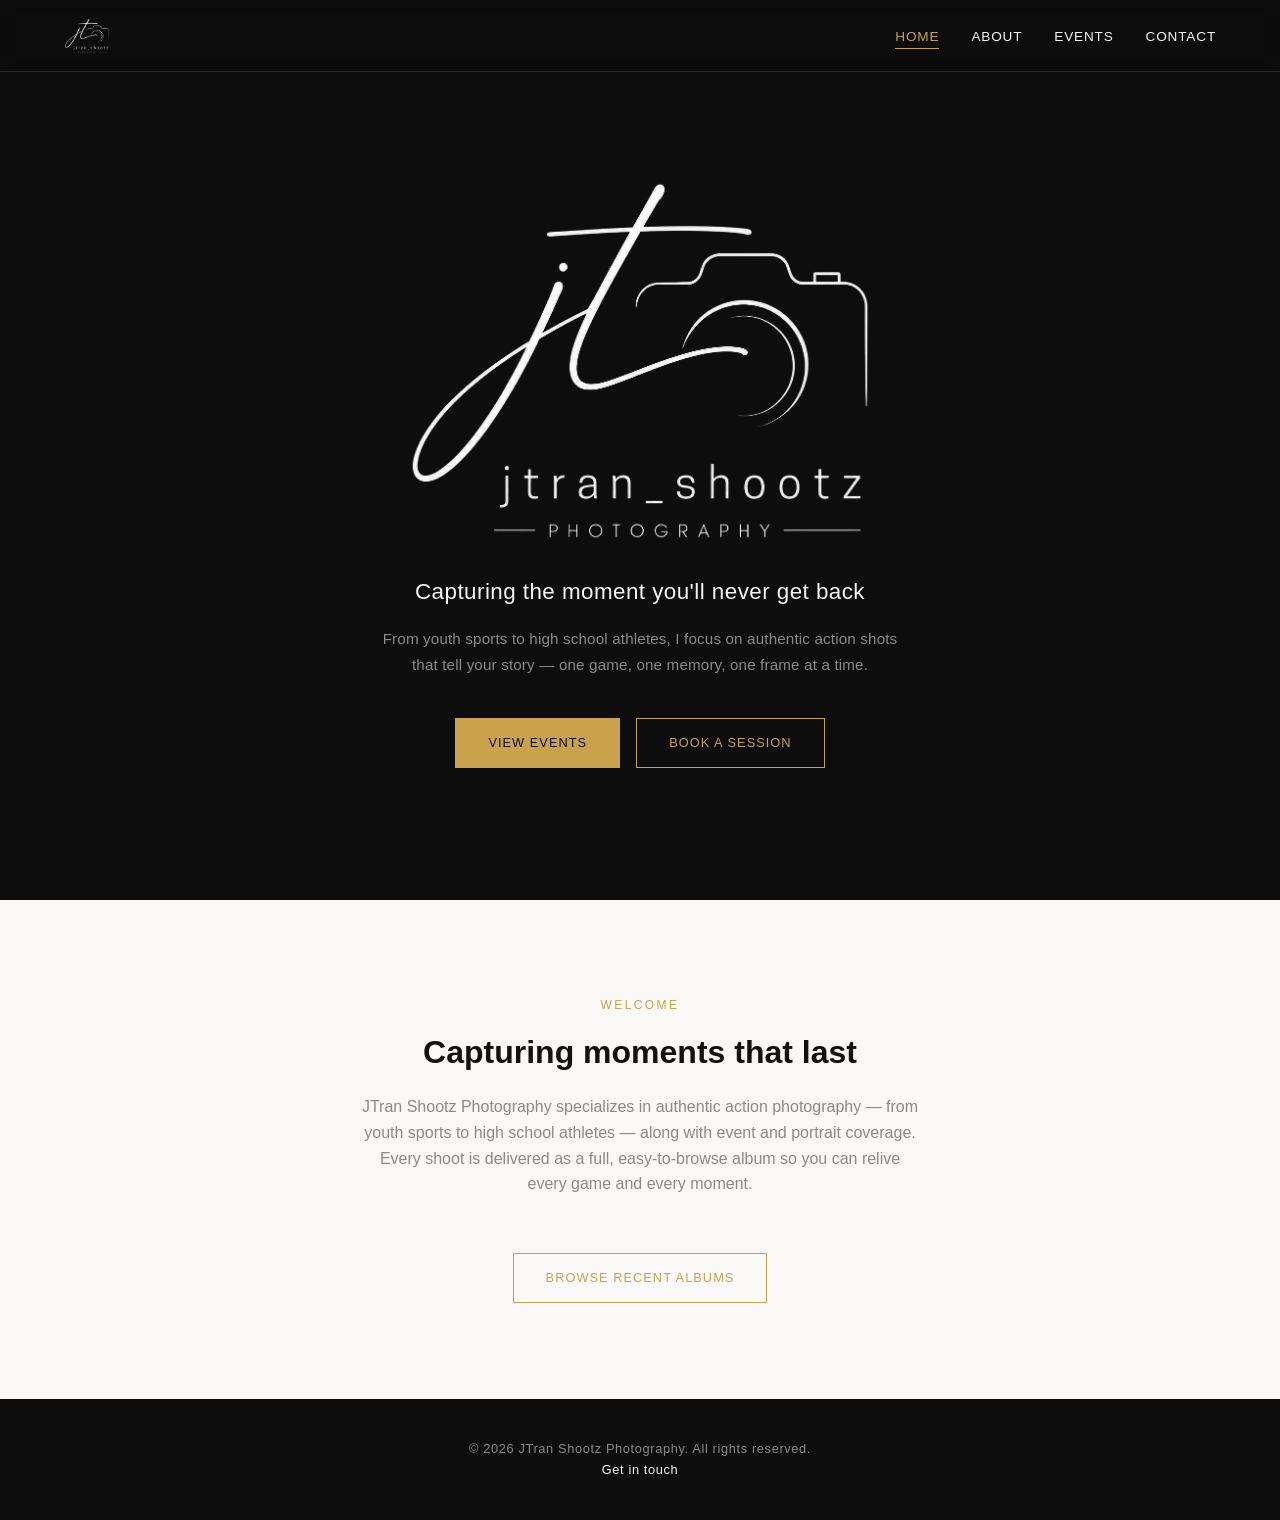
==== index.html @ 35c42f33 "Add files via upload Initial site upload" ====
<!DOCTYPE html>
<html lang="en">
<head>
  <meta charset="UTF-8" />
  <meta name="viewport" content="width=device-width, initial-scale=1.0" />
  <title>JTran Shootz Photography</title>
  <meta name="description" content="JTran Shootz Photography — authentic action shots from youth sports to high school athletes, plus event and portrait photography." />
  <link rel="icon" href="assets/images/logo.png" />
  <link rel="stylesheet" href="css/style.css" />
</head>
<body>

  <nav class="site-nav">
    <div class="container">
      <a href="index.html" class="nav-brand">
        <img src="assets/images/logo.png" alt="JTran Shootz Photography logo" />
      </a>
      <button class="nav-toggle" aria-label="Toggle menu">&#9776;</button>
      <ul class="nav-links">
        <li><a href="index.html">Home</a></li>
        <li><a href="about.html">About</a></li>
        <li><a href="events.html">Events</a></li>
        <li><a href="contact.html">Contact</a></li>
      </ul>
    </div>
  </nav>

  <header class="hero">
    <img src="assets/images/logo.png" alt="JTran Shootz Photography" class="hero-logo" />
    <p class="tagline">Capturing the moment you'll never get back</p>
    <p class="hero-subline">
      From youth sports to high school athletes, I focus on authentic action shots that
      tell your story — one game, one memory, one frame at a time.
    </p>
    <div class="hero-cta">
      <a href="events.html" class="btn filled">View Events</a>
      <a href="contact.html" class="btn">Book a Session</a>
    </div>
  </header>

  <section>
    <div class="container">
      <div class="section-header">
        <span class="eyebrow">Welcome</span>
        <h2>Capturing moments that last</h2>
        <p>
          JTran Shootz Photography specializes in authentic action photography — from
          youth sports to high school athletes — along with event and portrait coverage.
          Every shoot is delivered as a full, easy-to-browse album so you can relive
          every game and every moment.
        </p>
      </div>
      <div class="hero-cta" style="justify-content:center; margin-top: 0;">
        <a href="events.html" class="btn">Browse Recent Albums</a>
      </div>
    </div>
  </section>

  <footer>
    <p>&copy; 2026 JTran Shootz Photography. All rights reserved.</p>
    <p><a href="contact.html">Get in touch</a></p>
  </footer>

  <script src="js/main.js"></script>
</body>
</html>
---- css/style.css ----
/* ===================================================
   JTran Shootz Photography — site stylesheet
   =================================================== */

:root {
  --bg-dark: #0d0d0d;
  --bg-light: #faf9f7;
  --text-dark: #111111;
  --text-light: #f5f5f5;
  --text-muted: #8a8a8a;
  --accent: #c9a24b;
  --border: #2a2a2a;
  --max-width: 1200px;
  --nav-height: 72px;
}

* {
  box-sizing: border-box;
  margin: 0;
  padding: 0;
}

html {
  scroll-behavior: smooth;
}

body {
  font-family: "Helvetica Neue", Arial, sans-serif;
  background: var(--bg-light);
  color: var(--text-dark);
  line-height: 1.6;
  -webkit-font-smoothing: antialiased;
}

img {
  max-width: 100%;
  display: block;
}

a {
  color: inherit;
  text-decoration: none;
}

.container {
  max-width: var(--max-width);
  margin: 0 auto;
  padding: 0 24px;
}

/* ---------- Nav ---------- */

.site-nav {
  position: fixed;
  top: 0;
  left: 0;
  right: 0;
  z-index: 1000;
  height: var(--nav-height);
  display: flex;
  align-items: center;
  background: rgba(13, 13, 13, 0.92);
  backdrop-filter: blur(6px);
  border-bottom: 1px solid var(--border);
  transition: background 0.3s ease;
}

.site-nav .container {
  display: flex;
  align-items: center;
  justify-content: space-between;
  width: 100%;
}

.nav-brand {
  display: flex;
  align-items: center;
  gap: 10px;
  font-weight: 700;
  letter-spacing: 0.08em;
  color: var(--text-light);
  font-size: 0.95rem;
  text-transform: uppercase;
}

.nav-brand img {
  height: 36px;
  width: auto;
}

.nav-links {
  display: flex;
  gap: 32px;
  list-style: none;
}

.nav-links a {
  color: var(--text-light);
  font-size: 0.85rem;
  letter-spacing: 0.06em;
  text-transform: uppercase;
  padding-bottom: 4px;
  border-bottom: 1px solid transparent;
  transition: border-color 0.2s ease, color 0.2s ease;
}

.nav-links a:hover,
.nav-links a.active {
  border-color: var(--accent);
  color: var(--accent);
}

.nav-toggle {
  display: none;
  background: none;
  border: none;
  color: var(--text-light);
  font-size: 1.5rem;
  cursor: pointer;
}

@media (max-width: 720px) {
  .nav-links {
    position: fixed;
    top: var(--nav-height);
    left: 0;
    right: 0;
    background: var(--bg-dark);
    flex-direction: column;
    gap: 0;
    max-height: 0;
    overflow: hidden;
    transition: max-height 0.3s ease;
    border-bottom: 1px solid var(--border);
  }
  .nav-links.open {
    max-height: 320px;
  }
  .nav-links a {
    padding: 16px 24px;
    width: 100%;
    border-bottom: 1px solid var(--border);
  }
  .nav-toggle {
    display: block;
  }
}

/* ---------- Hero ---------- */

.hero {
  min-height: 100vh;
  display: flex;
  flex-direction: column;
  align-items: center;
  justify-content: center;
  text-align: center;
  background: var(--bg-dark);
  color: var(--text-light);
  padding: 120px 24px 80px;
}

.hero-logo {
  max-width: 480px;
  width: 80%;
  margin-bottom: 12px;
}

.hero p.tagline {
  color: var(--text-light);
  font-size: 1.4rem;
  font-weight: 300;
  letter-spacing: 0.02em;
  margin-top: 12px;
  max-width: 640px;
}

.hero p.hero-subline {
  color: var(--text-muted);
  font-size: 0.95rem;
  letter-spacing: 0.01em;
  margin-top: 16px;
  max-width: 520px;
  line-height: 1.7;
}

@media (max-width: 600px) {
  .hero p.tagline {
    font-size: 1.15rem;
  }
}

.hero-cta {
  margin-top: 40px;
  display: flex;
  gap: 16px;
  flex-wrap: wrap;
  justify-content: center;
}

.btn {
  display: inline-block;
  padding: 14px 32px;
  border: 1px solid var(--accent);
  color: var(--accent);
  letter-spacing: 0.08em;
  text-transform: uppercase;
  font-size: 0.8rem;
  transition: background 0.2s ease, color 0.2s ease;
}

.btn:hover {
  background: var(--accent);
  color: var(--bg-dark);
}

.btn.filled {
  background: var(--accent);
  color: var(--bg-dark);
}

.btn.filled:hover {
  opacity: 0.85;
}

/* ---------- Sections ---------- */

section {
  padding: 96px 0;
}

.section-header {
  text-align: center;
  margin-bottom: 56px;
}

.section-header .eyebrow {
  color: var(--accent);
  letter-spacing: 0.2em;
  text-transform: uppercase;
  font-size: 0.75rem;
  display: block;
  margin-bottom: 12px;
}

.section-header h2 {
  font-size: 2rem;
  font-weight: 600;
}

.section-header p {
  color: var(--text-muted);
  max-width: 560px;
  margin: 16px auto 0;
}

/* ---------- About ---------- */

.about-grid {
  display: grid;
  grid-template-columns: 1fr 1.4fr;
  gap: 56px;
  align-items: center;
}

.about-grid .photo-frame {
  aspect-ratio: 4 / 5;
  background: #e8e6e1;
  display: flex;
  align-items: center;
  justify-content: center;
  color: var(--text-muted);
  font-size: 0.85rem;
  border: 1px solid #d8d5cf;
  overflow: hidden;
}

.about-grid .photo-frame img {
  width: 100%;
  height: 100%;
  object-fit: cover;
}

.about-grid h2 {
  font-size: 1.8rem;
  margin-bottom: 20px;
}

.about-grid p {
  margin-bottom: 16px;
  color: #333;
}

@media (max-width: 800px) {
  .about-grid {
    grid-template-columns: 1fr;
  }
}

/* ---------- Contact ---------- */

.contact-info-centered {
  max-width: 420px;
  margin: 0 auto;
  text-align: center;
}

.contact-info-centered .social-links {
  justify-content: center;
}

.contact-info h3 {
  font-size: 1.1rem;
  margin-bottom: 8px;
  text-transform: uppercase;
  letter-spacing: 0.06em;
}

.contact-info p,
.contact-info a {
  color: #333;
  margin-bottom: 24px;
  display: block;
}

.contact-info a:hover {
  color: var(--accent);
}

.social-links {
  display: flex;
  gap: 16px;
  margin-top: 8px;
}

.social-links a {
  border: 1px solid var(--text-dark);
  padding: 8px 18px;
  font-size: 0.8rem;
  text-transform: uppercase;
  letter-spacing: 0.05em;
}

.social-links a:hover {
  background: var(--text-dark);
  color: #fff;
}

/* ---------- Events grid ---------- */

.events-grid {
  display: grid;
  grid-template-columns: repeat(auto-fill, minmax(300px, 1fr));
  gap: 32px;
}

.event-card {
  position: relative;
  aspect-ratio: 4 / 5;
  overflow: hidden;
  background: #1a1a1a;
  display: block;
}

.event-card img {
  width: 100%;
  height: 100%;
  object-fit: cover;
  transition: transform 0.4s ease;
}

.event-card:hover img {
  transform: scale(1.05);
}

.event-card-overlay {
  position: absolute;
  inset: 0;
  background: linear-gradient(to top, rgba(0, 0, 0, 0.85) 0%, rgba(0, 0, 0, 0.1) 55%, transparent 100%);
  display: flex;
  flex-direction: column;
  justify-content: flex-end;
  padding: 24px;
  color: #fff;
}

.event-card-overlay .event-date {
  font-size: 0.75rem;
  letter-spacing: 0.1em;
  text-transform: uppercase;
  color: var(--accent);
  margin-bottom: 6px;
}

.event-card-overlay h3 {
  font-size: 1.3rem;
  font-weight: 600;
}

.event-card-overlay .event-count {
  font-size: 0.75rem;
  color: #ccc;
  margin-top: 6px;
}

.empty-state {
  text-align: center;
  color: var(--text-muted);
  padding: 60px 20px;
  grid-column: 1 / -1;
}

/* ---------- Single event page ---------- */

.event-header {
  background: var(--bg-dark);
  color: var(--text-light);
  padding: 160px 0 60px;
  text-align: center;
}

.event-header .event-date {
  color: var(--accent);
  letter-spacing: 0.15em;
  text-transform: uppercase;
  font-size: 0.8rem;
  margin-bottom: 12px;
  display: block;
}

.event-header h1 {
  font-size: 2.4rem;
  font-weight: 600;
}

.event-header .event-meta {
  color: var(--text-muted);
  margin-top: 12px;
  font-size: 0.9rem;
}

.back-link {
  display: inline-block;
  margin-bottom: 24px;
  font-size: 0.8rem;
  text-transform: uppercase;
  letter-spacing: 0.08em;
  color: var(--text-muted);
}

.back-link:hover {
  color: var(--accent);
}

.photo-grid {
  display: grid;
  grid-template-columns: repeat(auto-fill, minmax(220px, 1fr));
  gap: 16px;
  padding: 60px 0 100px;
}

.photo-thumb {
  position: relative;
  aspect-ratio: 1 / 1;
  overflow: hidden;
  cursor: pointer;
  background: #eee;
}

.photo-thumb img {
  width: 100%;
  height: 100%;
  object-fit: cover;
  transition: transform 0.3s ease;
}

.photo-thumb:hover img {
  transform: scale(1.06);
}

.photo-number {
  position: absolute;
  top: 8px;
  left: 8px;
  background: rgba(0, 0, 0, 0.65);
  color: #fff;
  font-size: 0.7rem;
  letter-spacing: 0.05em;
  padding: 3px 8px;
  border-radius: 2px;
}

/* ---------- Favorites / picks ---------- */

.fav-toggle {
  position: absolute;
  top: 8px;
  right: 8px;
  width: 30px;
  height: 30px;
  border-radius: 50%;
  border: none;
  background: rgba(0, 0, 0, 0.55);
  color: #fff;
  font-size: 1rem;
  display: flex;
  align-items: center;
  justify-content: center;
  cursor: pointer;
  transition: background 0.2s ease, transform 0.15s ease;
  z-index: 2;
}

.fav-toggle:hover {
  transform: scale(1.08);
}

.fav-toggle.active {
  background: var(--accent);
  color: var(--bg-dark);
}

.lightbox-fav {
  position: absolute;
  top: 16px;
  left: 16px;
  background: none;
  border: none;
  color: #fff;
  font-size: 1.8rem;
  cursor: pointer;
  opacity: 0.8;
  transition: opacity 0.2s ease, color 0.2s ease;
}

.lightbox-fav:hover {
  opacity: 1;
}

.lightbox-fav.active {
  color: var(--accent);
  opacity: 1;
}

.picks-bar {
  position: fixed;
  bottom: 24px;
  right: 24px;
  z-index: 1500;
  background: var(--bg-dark);
  color: var(--text-light);
  border: 1px solid var(--accent);
  padding: 14px 22px;
  border-radius: 999px;
  font-size: 0.85rem;
  letter-spacing: 0.04em;
  cursor: pointer;
  display: none;
  align-items: center;
  gap: 8px;
  box-shadow: 0 8px 24px rgba(0, 0, 0, 0.35);
}

.picks-bar.visible {
  display: inline-flex;
}

.picks-bar .heart {
  color: var(--accent);
}

.picks-overlay {
  position: fixed;
  inset: 0;
  background: rgba(0, 0, 0, 0.7);
  z-index: 1800;
  display: none;
  align-items: center;
  justify-content: center;
  padding: 24px;
}

.picks-overlay.open {
  display: flex;
}

.picks-panel {
  background: var(--bg-light);
  color: var(--text-dark);
  width: 100%;
  max-width: 480px;
  max-height: 80vh;
  border-radius: 6px;
  padding: 32px;
  overflow-y: auto;
  position: relative;
}

.picks-panel h3 {
  font-size: 1.2rem;
  margin-bottom: 4px;
}

.picks-panel .picks-sub {
  color: var(--text-muted);
  font-size: 0.85rem;
  margin-bottom: 20px;
}

.picks-panel-close {
  position: absolute;
  top: 20px;
  right: 20px;
  background: none;
  border: none;
  font-size: 1.4rem;
  cursor: pointer;
  color: var(--text-muted);
}

.picks-list {
  list-style: none;
  display: flex;
  flex-direction: column;
  gap: 10px;
  margin-bottom: 24px;
}

.picks-list li {
  display: flex;
  align-items: center;
  gap: 12px;
  border: 1px solid #e2e0da;
  border-radius: 4px;
  padding: 8px;
}

.picks-list img {
  width: 48px;
  height: 48px;
  object-fit: cover;
  border-radius: 3px;
}

.picks-list .pick-label {
  flex: 1;
  font-size: 0.9rem;
}

.picks-list .pick-remove {
  background: none;
  border: none;
  color: var(--text-muted);
  font-size: 1.2rem;
  cursor: pointer;
}

.picks-list .pick-remove:hover {
  color: #b33;
}

.picks-actions {
  display: flex;
  flex-wrap: wrap;
  gap: 12px;
}

.picks-actions button,
.picks-actions a {
  cursor: pointer;
  border: none;
  font-family: inherit;
}

.picks-clear {
  background: none;
  border: 1px solid #ccc !important;
  color: var(--text-muted);
  padding: 14px 24px;
  font-size: 0.8rem;
  text-transform: uppercase;
  letter-spacing: 0.06em;
}

.picks-empty {
  color: var(--text-muted);
  font-size: 0.9rem;
}

/* ---------- Lightbox ---------- */

.lightbox {
  position: fixed;
  inset: 0;
  background: rgba(0, 0, 0, 0.95);
  z-index: 2000;
  display: none;
  align-items: center;
  justify-content: center;
  flex-direction: column;
}

.lightbox.open {
  display: flex;
}

.lightbox-content {
  position: relative;
  max-width: 90vw;
  max-height: 82vh;
  display: flex;
  align-items: center;
  justify-content: center;
}

.lightbox-content img {
  max-width: 90vw;
  max-height: 82vh;
  object-fit: contain;
}

.lightbox-caption {
  color: #ccc;
  margin-top: 18px;
  font-size: 0.85rem;
  letter-spacing: 0.05em;
}

.lightbox-close,
.lightbox-prev,
.lightbox-next {
  position: absolute;
  background: none;
  border: none;
  color: #fff;
  font-size: 2rem;
  cursor: pointer;
  padding: 12px;
  line-height: 1;
  opacity: 0.8;
  transition: opacity 0.2s ease;
}

.lightbox-close:hover,
.lightbox-prev:hover,
.lightbox-next:hover {
  opacity: 1;
}

.lightbox-close {
  top: 16px;
  right: 16px;
  font-size: 1.8rem;
}

.lightbox-prev {
  left: 8px;
  top: 50%;
  transform: translateY(-50%);
  font-size: 2.5rem;
}

.lightbox-next {
  right: 8px;
  top: 50%;
  transform: translateY(-50%);
  font-size: 2.5rem;
}

@media (max-width: 600px) {
  .lightbox-prev,
  .lightbox-next {
    font-size: 1.8rem;
  }
}

/* ---------- Footer ---------- */

footer {
  background: var(--bg-dark);
  color: var(--text-muted);
  text-align: center;
  padding: 40px 24px;
  font-size: 0.8rem;
  letter-spacing: 0.05em;
}

footer a {
  color: var(--text-light);
}

footer a:hover {
  color: var(--accent);
}
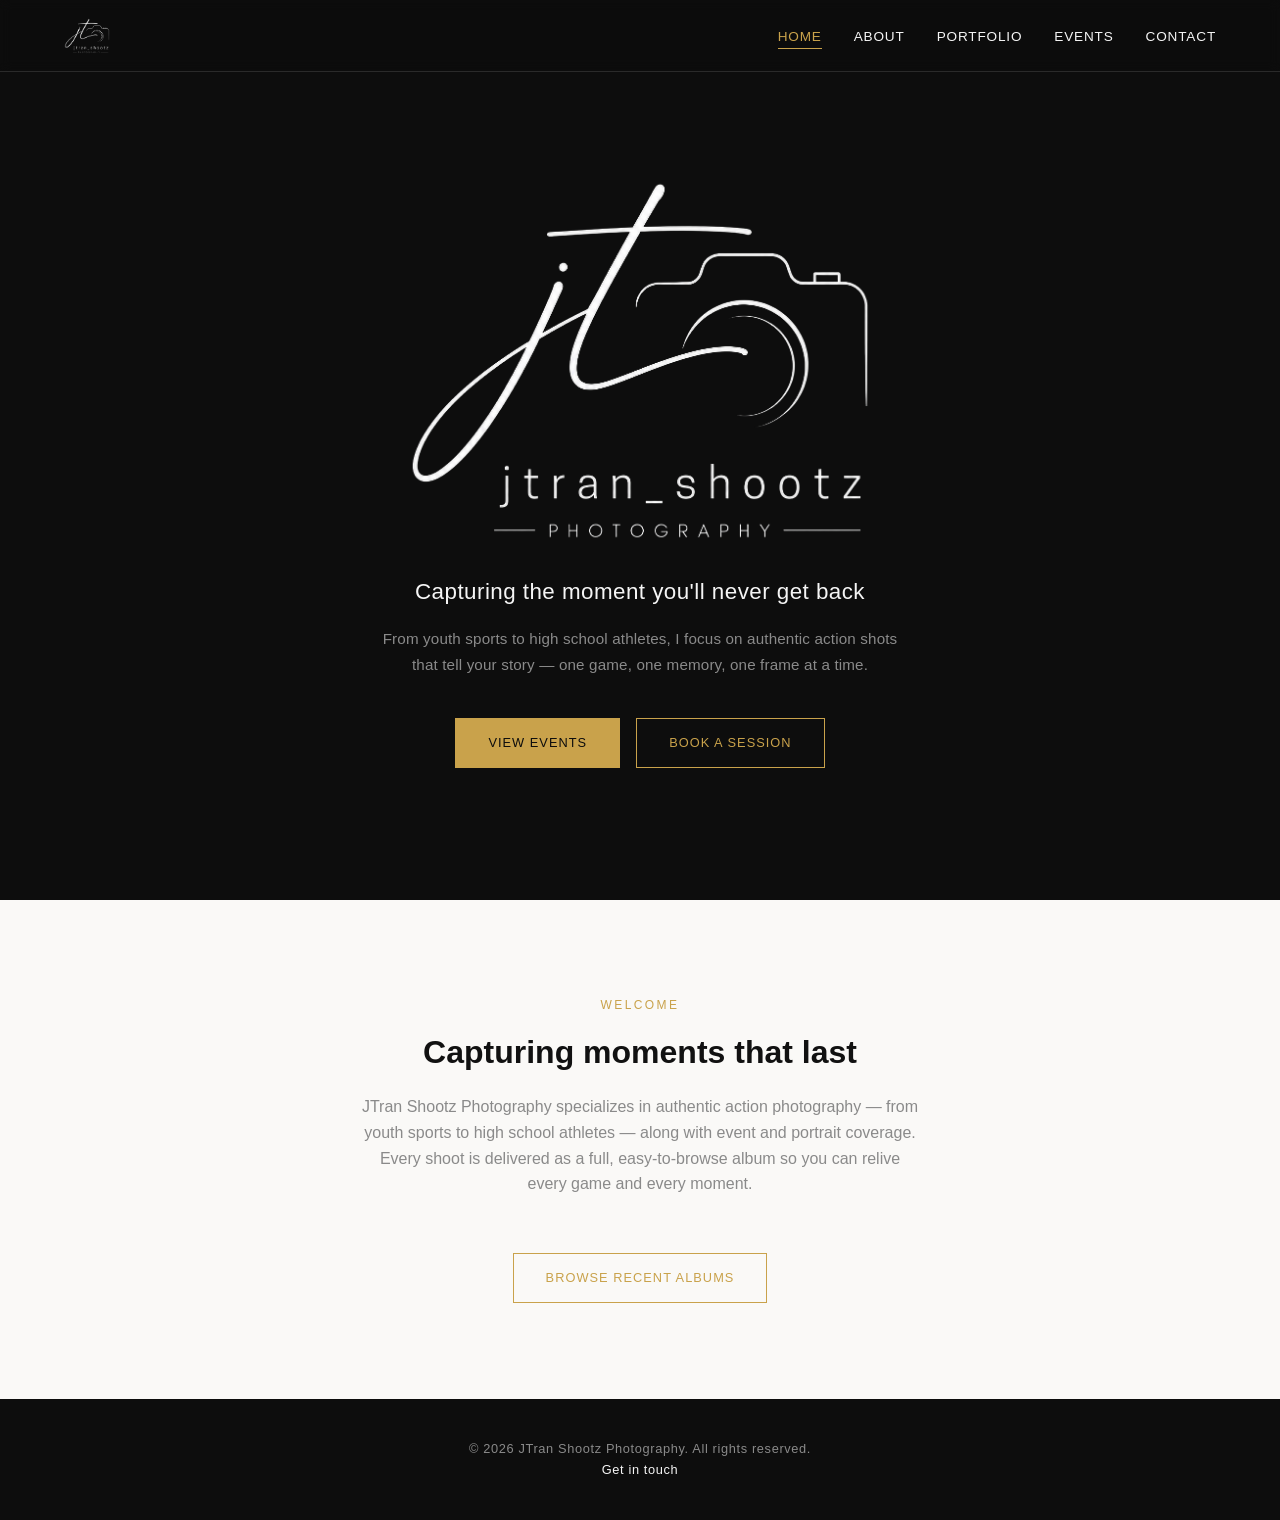
==== commit e9dc4298: "home" ====
--- a/index.html
+++ b/index.html
@@ -19,6 +19,7 @@
       <ul class="nav-links">
         <li><a href="index.html">Home</a></li>
         <li><a href="about.html">About</a></li>
+        <li><a href="portfolio.html">Portfolio</a></li>
         <li><a href="events.html">Events</a></li>
         <li><a href="contact.html">Contact</a></li>
       </ul>
--- a/css/style.css
+++ b/css/style.css
@@ -792,3 +792,11 @@
 footer a:hover {
   color: var(--accent);
 }
+
+.portfolio-grid {
+  padding-bottom: 40px;
+}
+
+.portfolio-thumb {
+  aspect-ratio: 4 / 5;
+}
